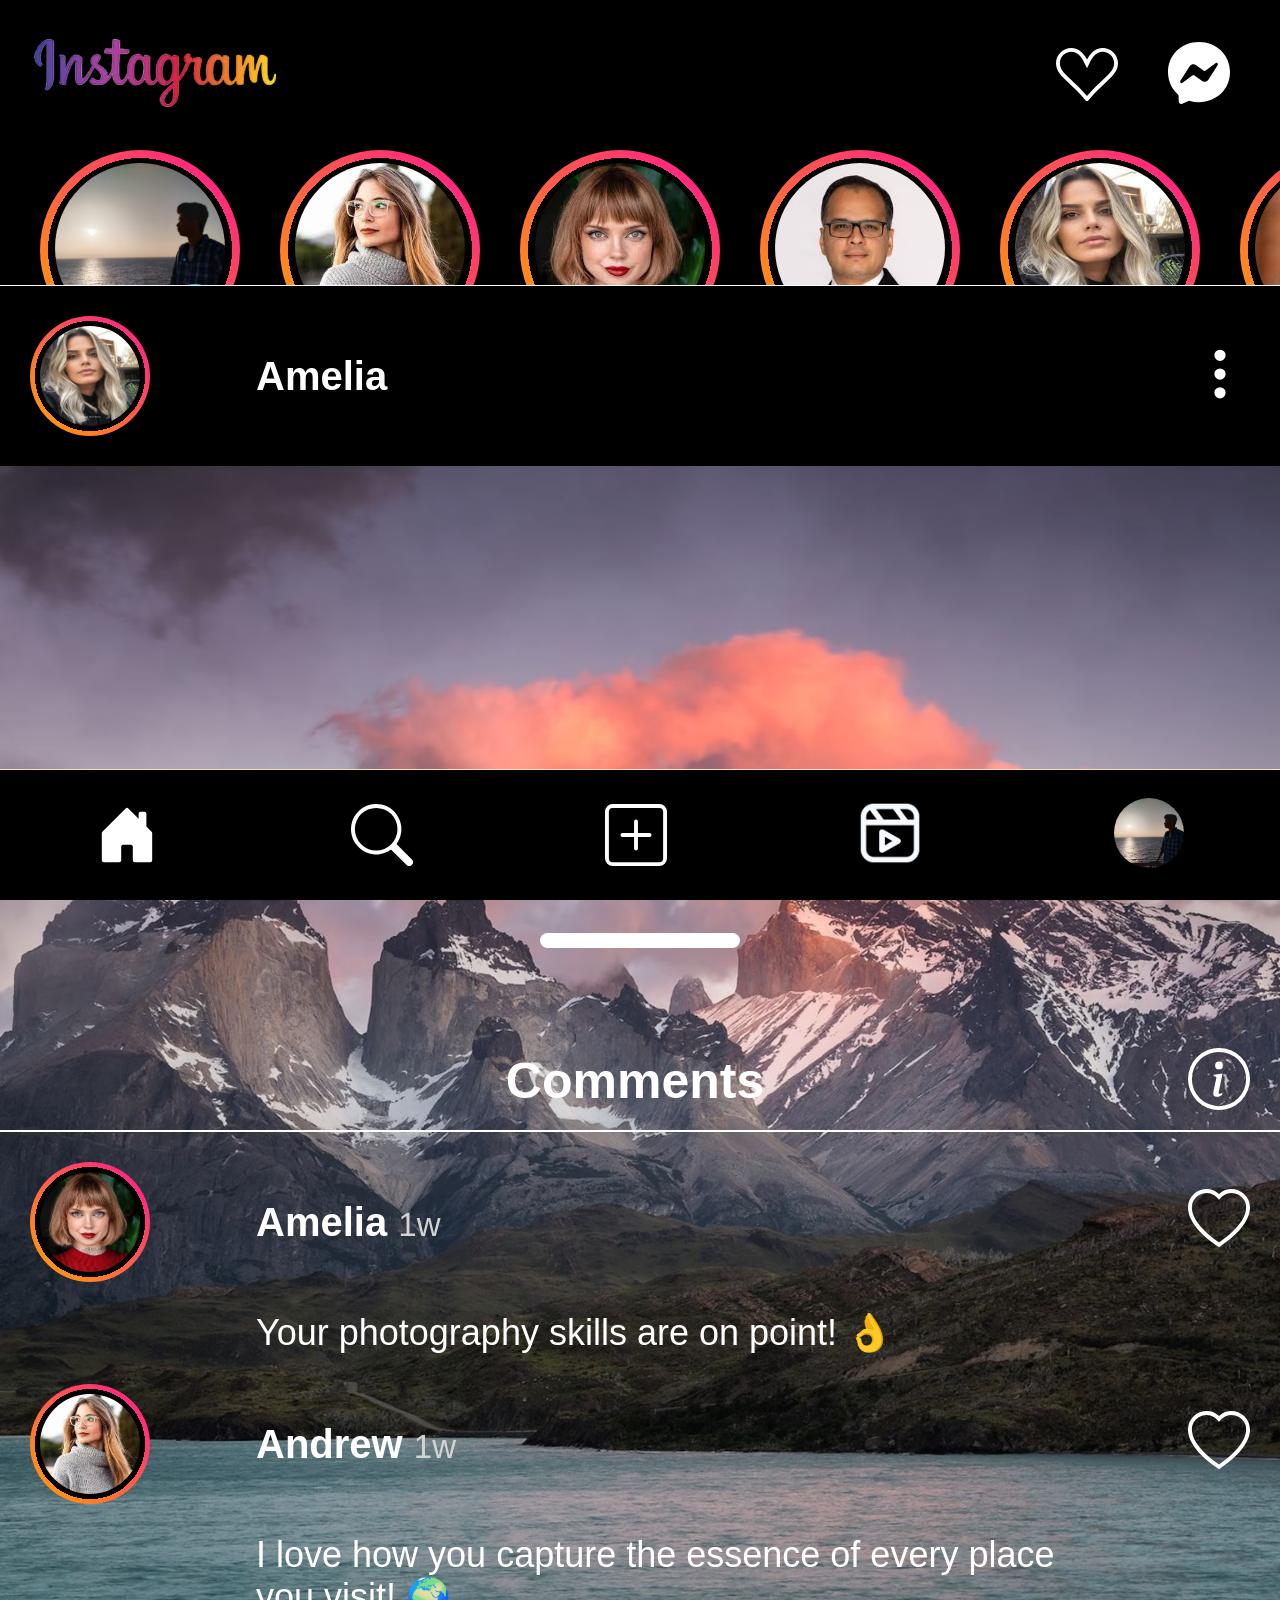
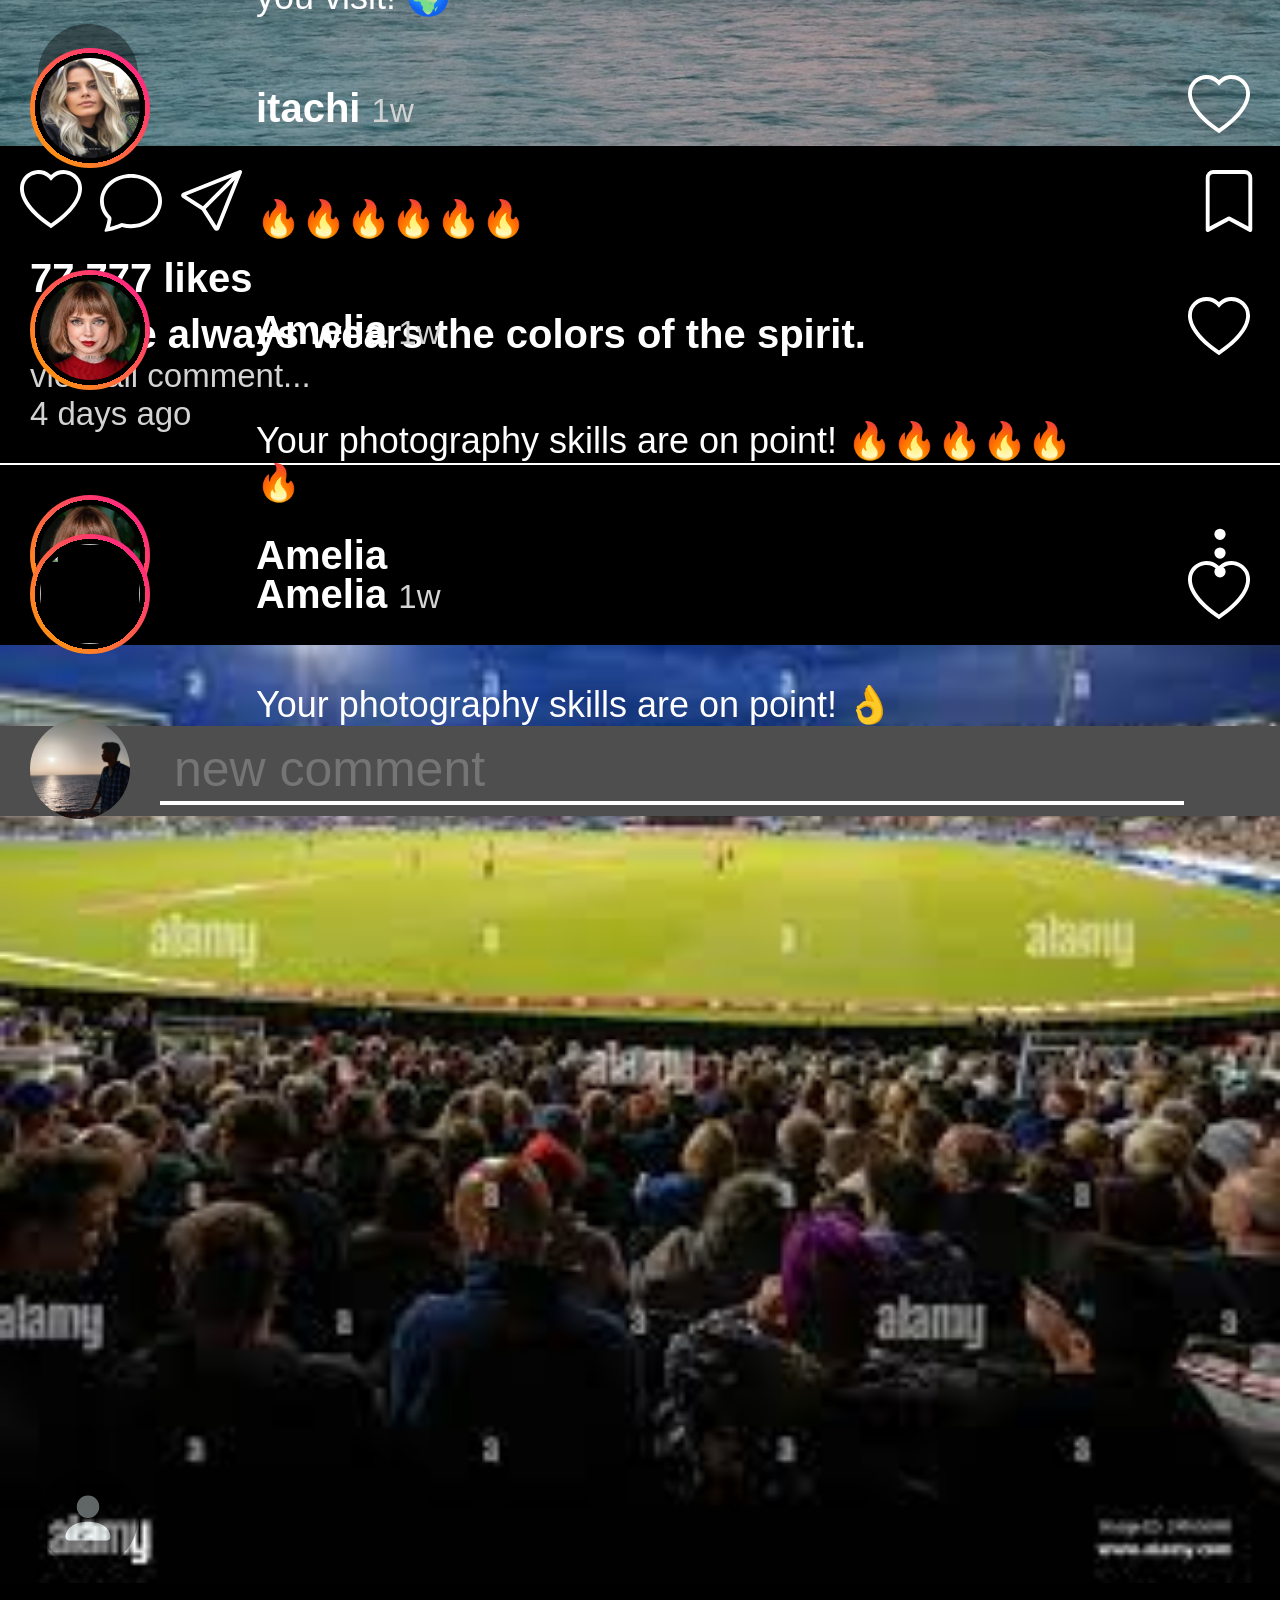
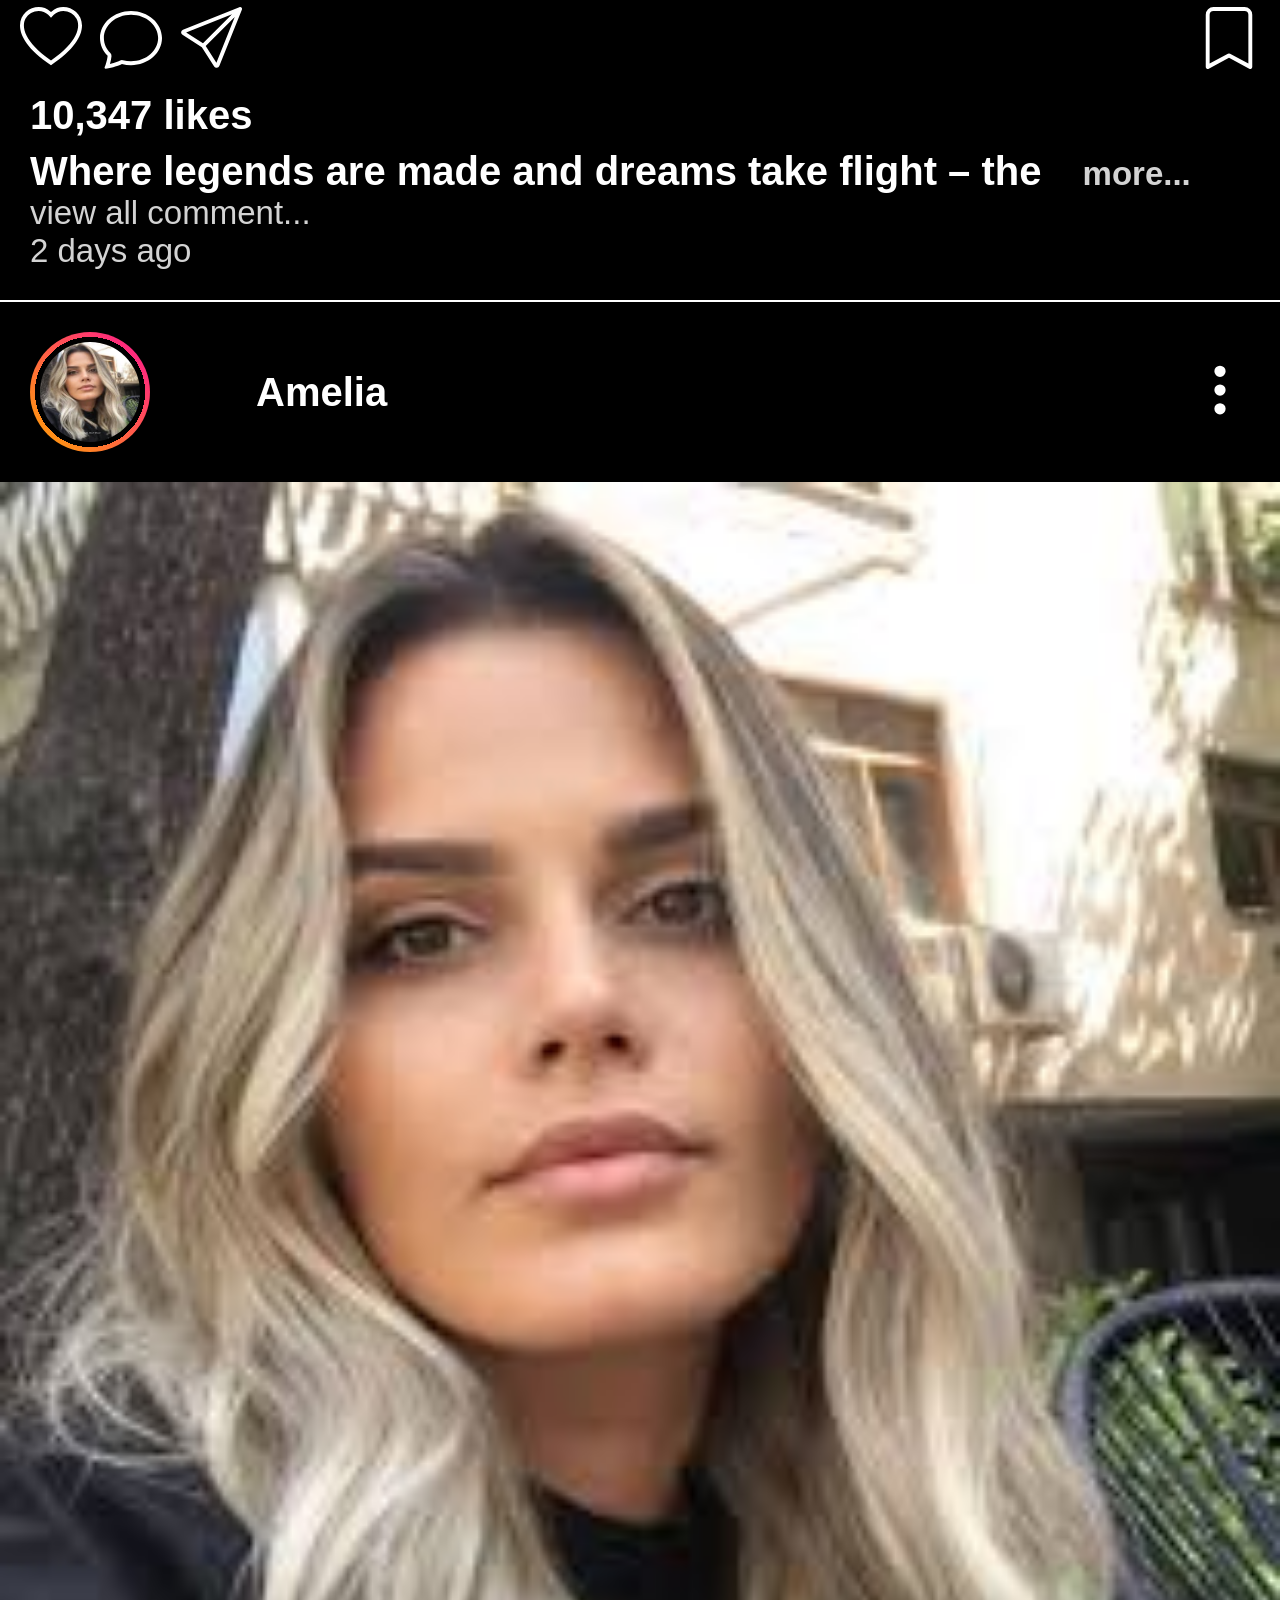
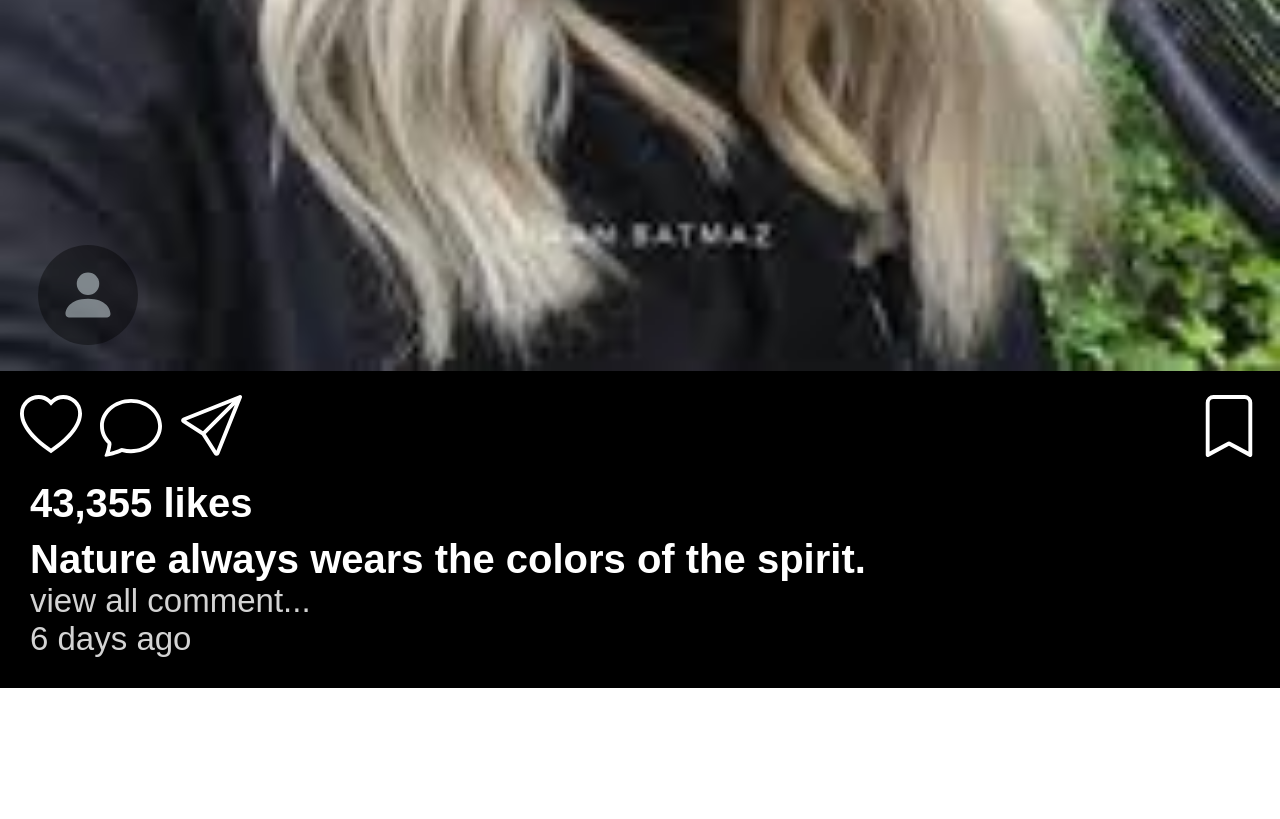
==== index.html @ ecb2c7a8 "Initial commit - Instagram Clone" ====
<!DOCTYPE html>
<html>

<head>
    <meta charset="UTF-8">
    <meta name="viewport" content="width=device-width, initial-scale=1.0">
    <title>Instagram Clone</title>
    <link rel="stylesheet" href="style.css">
    <link rel="stylesheet" href="https://cdn.jsdelivr.net/npm/bootstrap-icons@1.11.1/font/bootstrap-icons.css">
    <!-- @import url("https://cdn.jsdelivr.net/npm/bootstrap-icons@1.11.1/font/bootstrap-icons.css"); -->
    <script src="https://ajax.googleapis.com/ajax/libs/jquery/3.7.1/jquery.min.js"></script>
</head>

<body>
    <!-- ------------------------------------------ header ------------------------------------------ -->
    <!-- <div class="mobailtop">

    </div> -->
    <!-- ------------------------------------------ end ------------------------------------------ -->
    <div class="instbody">
        <div class="instnave">
            <div class="name-logo">
                <img src="img/name-logo.png" width="250px" alt="">
            </div>
            <div class="like_menu_bar">
                <div class="link">
                    <svg xmlns="http://www.w3.org/2000/svg" width="62" height="62" fill="currentColor"
                        class="bi bi-suit-heart" viewBox="0 0 16 16">
                        <path
                            d="m8 6.236-.894-1.789c-.222-.443-.607-1.08-1.152-1.595C5.418 2.345 4.776 2 4 2 2.324 2 1 3.326 1 4.92c0 1.211.554 2.066 1.868 3.37.337.334.721.695 1.146 1.093C5.122 10.423 6.5 11.717 8 13.447c1.5-1.73 2.878-3.024 3.986-4.064.425-.398.81-.76 1.146-1.093C14.446 6.986 15 6.131 15 4.92 15 3.326 13.676 2 12 2c-.777 0-1.418.345-1.954.852-.545.515-.93 1.152-1.152 1.595L8 6.236zm.392 8.292a.513.513 0 0 1-.784 0c-1.601-1.902-3.05-3.262-4.243-4.381C1.3 8.208 0 6.989 0 4.92 0 2.755 1.79 1 4 1c1.6 0 2.719 1.05 3.404 2.008.26.365.458.716.596.992a7.55 7.55 0 0 1 .596-.992C9.281 2.049 10.4 1 12 1c2.21 0 4 1.755 4 3.92 0 2.069-1.3 3.288-3.365 5.227-1.193 1.12-2.642 2.48-4.243 4.38z" />
                    </svg>

                    <a href="messge.html"><svg xmlns="http://www.w3.org/2000/svg" width="62" height="62" fill="currentColor"
                        class="bi h121 bi-messenger" viewBox="0 0 16 16">
                        <path
                            d="M0 7.76C0 3.301 3.493 0 8 0s8 3.301 8 7.76-3.493 7.76-8 7.76c-.81 0-1.586-.107-2.316-.307a.639.639 0 0 0-.427.03l-1.588.702a.64.64 0 0 1-.898-.566l-.044-1.423a.639.639 0 0 0-.215-.456C.956 12.108 0 10.092 0 7.76zm5.546-1.459-2.35 3.728c-.225.358.214.761.551.506l2.525-1.916a.48.48 0 0 1 .578-.002l1.869 1.402a1.2 1.2 0 0 0 1.735-.32l2.35-3.728c.226-.358-.214-.761-.551-.506L9.728 7.381a.48.48 0 0 1-.578.002L7.281 5.98a1.2 1.2 0 0 0-1.735.32z" />
                    </svg></a>
                </div>
                <div class="menu">

                </div>
            </div>
        </div>
        <div class="story_box">

            <div class="storymax">
                <div class="story-border">
                    <a href="story.html" style="border: radius 50%;"><img src="img/images (1).jpeg" alt=""
                            class="storying"></a>
                    <div class="plus-icon"><i class="bi bi-plus-circle-fill"></i></div>
                </div>
                <label for="">Your story</label>
            </div>

            <div class="storymax">
                <div class="story-border">
                    <a href="story.html" style="border: radius 50%;"><img src="img/images (2).jpg" alt=""
                            class="storying"></a>

                </div>
                <label for="">Sofia </label>
            </div>

            <div class="storymax">
                <div class="story-border">
                    <a href="story.html" style="border: radius 50%;"><img src="img/images (3).jpg" alt=""
                            class="storying"></a>
                </div>
                <label for="">Emma</label>
            </div>

            <div class="storymax">
                <div class="story-border">
                    <a href="story.html" style="border: radius 50%;"><img src="img/images (4).jpg" alt=""
                            class="storying"></a>
                </div>
                <label for="">Oliver</label>
            </div>

            <div class="storymax">
                <div class="story-border">
                    <a href="story.html" style="border: radius 50%;"><img src="img/images (5).jpg" alt=""
                            class="storying"></a>
                </div>
                <label for="">Amelia</label>
            </div>

            <div class="storymax">
                <div class="story-border">
                    <a href="story.html" style="border: radius 50%;"><img src="img/images (6).jpg" alt=""
                            class="storying"></a>
                </div>
                <label for="">William</label>
            </div>

            <div class="storymax">
                <div class="story-border">
                    <a href="story.html" style="border: radius 50%;"><img src="img/images (7).jpg" alt=""
                            class="storying"></a>
                </div>
                <label for="">Ava</label>
            </div>
        </div>


<!-- ------------------------------------------ first post ------------------------------------------ -->
        <section>
            <div class="post_reel_box">
                <div class="postbox">
                    <div class="postmenu">
    
                    
                        <div class="postmenulogo">
                            <img src="img/images (5).jpg" alt="">
                        </div>
                        <label class="postname">Amelia</label>
                        <div id="postm">
                            
                            <svg id="postm1" xmlns="http://www.w3.org/2000/svg" width="60" height="60" fill="currentColor" class="bi bi-three-dots-vertical" viewBox="0 0 16 16">
                                <path d="M9.5 13a1.5 1.5 0 1 1-3 0 1.5 1.5 0 0 1 3 0zm0-5a1.5 1.5 0 1 1-3 0 1.5 1.5 0 0 1 3 0zm0-5a1.5 1.5 0 1 1-3 0 1.5 1.5 0 0 1 3 0z"/>
                              </svg>
    
                        </div>
                </div>
    
                <div class="postcontend">
                    <img src="img/post1.avif" alt="">
    
                    <div class="postprofillbox">
                        <svg xmlns="http://www.w3.org/2000/svg" width="60" height="60" fill="currentColor" class="bi bi-person-fill" viewBox="0 0 16 16">
                            <path d="M3 14s-1 0-1-1 1-4 6-4 6 3 6 4-1 1-1 1H3Zm5-6a3 3 0 1 0 0-6 3 3 0 0 0 0 6Z"/>
                          </svg>
                    </div>
                    
                </div>
    
                <div class="post-text-contend">
                    <div class="contend-like-comm-shaer">

                        <svg id="a2" xmlns="http://www.w3.org/2000/svg" style="display: none;" width="62" height="62" fill="currentColor" class=" a11 bi bi-heart-fill" viewBox="0 0 16 16">
                            <path fill-rule="evenodd" d="M8 1.314C12.438-3.248 23.534 4.735 8 15-7.534 4.736 3.562-3.248 8 1.314z"/>
                          </svg>
    
                        <svg id="a1" xmlns="http://www.w3.org/2000/svg" width="62" height="62" fill="currentColor" class=" svg1 a12 bi bi-heart" viewBox="0 0 16 16">
                            <path d="m8 2.748-.717-.737C5.6.281 2.514.878 1.4 3.053c-.523 1.023-.641 2.5.314 4.385.92 1.815 2.834 3.989 6.286 6.357 3.452-2.368 5.365-4.542 6.286-6.357.955-1.886.838-3.362.314-4.385C13.486.878 10.4.28 8.717 2.01L8 2.748zM8 15C-7.333 4.868 3.279-3.04 7.824 1.143c.06.055.119.112.176.171a3.12 3.12 0 0 1 .176-.17C12.72-3.042 23.333 4.867 8 15z"/>
                          </svg>
    
                        <svg id="chat1" xmlns="http://www.w3.org/2000/svg" width="62" height="62" fill="currentColor" class=" svg1 bi bi-chat" viewBox="0 0 16 16">
                            <path d="M2.678 11.894a1 1 0 0 1 .287.801 10.97 10.97 0 0 1-.398 2c1.395-.323 2.247-.697 2.634-.893a1 1 0 0 1 .71-.074A8.06 8.06 0 0 0 8 14c3.996 0 7-2.807 7-6 0-3.192-3.004-6-7-6S1 4.808 1 8c0 1.468.617 2.83 1.678 3.894zm-.493 3.905a21.682 21.682 0 0 1-.713.129c-.2.032-.352-.176-.273-.362a9.68 9.68 0 0 0 .244-.637l.003-.01c.248-.72.45-1.548.524-2.319C.743 11.37 0 9.76 0 8c0-3.866 3.582-7 8-7s8 3.134 8 7-3.582 7-8 7a9.06 9.06 0 0 1-2.347-.306c-.52.263-1.639.742-3.468 1.105z"/>
                          </svg>
    
                          <svg id="" xmlns="http://www.w3.org/2000/svg" width="62" height="62" fill="currentColor" class="svg1 bi bi-send" viewBox="0 0 16 16">
                            <path d="M15.854.146a.5.5 0 0 1 .11.54l-5.819 14.547a.75.75 0 0 1-1.329.124l-3.178-4.995L.643 7.184a.75.75 0 0 1 .124-1.33L15.314.037a.5.5 0 0 1 .54.11ZM6.636 10.07l2.761 4.338L14.13 2.576 6.636 10.07Zm6.787-8.201L1.591 6.602l4.339 2.76 7.494-7.493Z"/>
                          </svg>
                    </div>
                    <div>
                        <svg  id="" xmlns="http://www.w3.org/2000/svg" width="62" height="62" fill="currentColor" class="svg1 bi bi-bookmark" viewBox="0 0 16 16">
                            <path d="M2 2a2 2 0 0 1 2-2h8a2 2 0 0 1 2 2v13.5a.5.5 0 0 1-.777.416L8 13.101l-5.223 2.815A.5.5 0 0 1 2 15.5V2zm2-1a1 1 0 0 0-1 1v12.566l4.723-2.482a.5.5 0 0 1 .554 0L13 14.566V2a1 1 0 0 0-1-1H4z"/>
                          </svg>
                    </div>
                </div>
                <div class="post-text-like-cpation">
                    <span class="postlikespan">77,777 likes</span>
                    <div class="post-text-div">Nature always wears the colors of the spirit.</div>
                    <span class="commentread">view all comment...</span><br>
                    <span class="dayofpost">4 days ago </span>
                </div>
                </div>
            </div>
    
        </section>

        <!-- ------------------------------------------ end ------------------------------------------ -->

<!-- ------------------------------------------ second post ------------------------------------------ -->


        <section>
            <div class="post_reel_box">
                <div class="postbox">
                    <div class="postmenu">
    
                    
                        <div class="postmenulogo">
                            <img src="img/images (3).jpg" alt="">
                        </div>
                        <label class="postname">Amelia</label>
                        <div id="postm">
                            
                            <svg id="postm1" xmlns="http://www.w3.org/2000/svg" width="60" height="60" fill="currentColor" class="bi bi-three-dots-vertical" viewBox="0 0 16 16">
                                <path d="M9.5 13a1.5 1.5 0 1 1-3 0 1.5 1.5 0 0 1 3 0zm0-5a1.5 1.5 0 1 1-3 0 1.5 1.5 0 0 1 3 0zm0-5a1.5 1.5 0 1 1-3 0 1.5 1.5 0 0 1 3 0z"/>
                              </svg>
    
                        </div>
                </div>
    
                <div class="postcontend">
                    <img src="img/post3.jpg" alt="">
    
                    <div class="postprofillbox">
                        <svg xmlns="http://www.w3.org/2000/svg" width="60" height="60" fill="currentColor" class="bi bi-person-fill" viewBox="0 0 16 16">
                            <path d="M3 14s-1 0-1-1 1-4 6-4 6 3 6 4-1 1-1 1H3Zm5-6a3 3 0 1 0 0-6 3 3 0 0 0 0 6Z"/>
                          </svg>
                    </div>
                    
                </div>
    
                <div class="post-text-contend">
                    <div class="contend-like-comm-shaer">
    
                        <svg id="b1" xmlns="http://www.w3.org/2000/svg" style="display: none;" width="62" height="62" fill="currentColor" class=" a11 bi bi-heart-fill" viewBox="0 0 16 16">
                            <path fill-rule="evenodd" d="M8 1.314C12.438-3.248 23.534 4.735 8 15-7.534 4.736 3.562-3.248 8 1.314z"/>
                          </svg>
    
                        <svg id="b2" xmlns="http://www.w3.org/2000/svg" width="62" height="62" fill="currentColor" class=" svg1 a12 bi bi-heart" viewBox="0 0 16 16">
                            <path d="m8 2.748-.717-.737C5.6.281 2.514.878 1.4 3.053c-.523 1.023-.641 2.5.314 4.385.92 1.815 2.834 3.989 6.286 6.357 3.452-2.368 5.365-4.542 6.286-6.357.955-1.886.838-3.362.314-4.385C13.486.878 10.4.28 8.717 2.01L8 2.748zM8 15C-7.333 4.868 3.279-3.04 7.824 1.143c.06.055.119.112.176.171a3.12 3.12 0 0 1 .176-.17C12.72-3.042 23.333 4.867 8 15z"/>
                          </svg>

                        <svg id="chat1" xmlns="http://www.w3.org/2000/svg" width="62" height="62" fill="currentColor" class=" svg1 bi bi-chat" viewBox="0 0 16 16">
                            <path d="M2.678 11.894a1 1 0 0 1 .287.801 10.97 10.97 0 0 1-.398 2c1.395-.323 2.247-.697 2.634-.893a1 1 0 0 1 .71-.074A8.06 8.06 0 0 0 8 14c3.996 0 7-2.807 7-6 0-3.192-3.004-6-7-6S1 4.808 1 8c0 1.468.617 2.83 1.678 3.894zm-.493 3.905a21.682 21.682 0 0 1-.713.129c-.2.032-.352-.176-.273-.362a9.68 9.68 0 0 0 .244-.637l.003-.01c.248-.72.45-1.548.524-2.319C.743 11.37 0 9.76 0 8c0-3.866 3.582-7 8-7s8 3.134 8 7-3.582 7-8 7a9.06 9.06 0 0 1-2.347-.306c-.52.263-1.639.742-3.468 1.105z"/>
                          </svg>
    
                          <svg id="svg1" xmlns="http://www.w3.org/2000/svg" width="62" height="62" fill="currentColor" class="svg1 bi bi-send" viewBox="0 0 16 16">
                            <path d="M15.854.146a.5.5 0 0 1 .11.54l-5.819 14.547a.75.75 0 0 1-1.329.124l-3.178-4.995L.643 7.184a.75.75 0 0 1 .124-1.33L15.314.037a.5.5 0 0 1 .54.11ZM6.636 10.07l2.761 4.338L14.13 2.576 6.636 10.07Zm6.787-8.201L1.591 6.602l4.339 2.76 7.494-7.493Z"/>
                          </svg>
                    </div>
                    <div>
                        <svg  id="" xmlns="http://www.w3.org/2000/svg" width="62" height="62" fill="currentColor" class="svg1 bi bi-bookmark" viewBox="0 0 16 16">
                            <path d="M2 2a2 2 0 0 1 2-2h8a2 2 0 0 1 2 2v13.5a.5.5 0 0 1-.777.416L8 13.101l-5.223 2.815A.5.5 0 0 1 2 15.5V2zm2-1a1 1 0 0 0-1 1v12.566l4.723-2.482a.5.5 0 0 1 .554 0L13 14.566V2a1 1 0 0 0-1-1H4z"/>
                          </svg>
                    </div>
                </div>
                <div class="post-text-like-cpation">
                    <span class="postlikespan">10,347 likes</span>
                    <div class="post-text-div">Where legends are made and dreams take flight – the  <span class="commentread">more...</span></div>
                    <span class="commentread">view all comment...</span><br>
                    <span class="dayofpost">2 days ago </span><br>
                </div>
                </div>
            </div>
    
        </section>
        <!-- ------------------------------------------ end ------------------------------------------ -->

        <!-- ------------------------------------------ trird  post ------------------------------------------ -->

        <section>
            <div class="post_reel_box">
                <div class="postbox">
                    <div class="postmenu">
    
                    
                        <div class="postmenulogo">
                            <img src="img/images (5).jpg" alt="">
                        </div>
                        <label class="postname">Amelia</label>
                        <div id="postm">
                            
                            <svg id="postm1" xmlns="http://www.w3.org/2000/svg" width="60" height="60" fill="currentColor" class="bi bi-three-dots-vertical" viewBox="0 0 16 16">
                                <path d="M9.5 13a1.5 1.5 0 1 1-3 0 1.5 1.5 0 0 1 3 0zm0-5a1.5 1.5 0 1 1-3 0 1.5 1.5 0 0 1 3 0zm0-5a1.5 1.5 0 1 1-3 0 1.5 1.5 0 0 1 3 0z"/>
                              </svg>
    
                        </div>
                </div>
    
                <div class="postcontend">
                    <img src="img/images (5).jpg" alt="">
    
                    <div class="postprofillbox">
                        <svg xmlns="http://www.w3.org/2000/svg" width="60" height="60" fill="currentColor" class="bi bi-person-fill" viewBox="0 0 16 16">
                            <path d="M3 14s-1 0-1-1 1-4 6-4 6 3 6 4-1 1-1 1H3Zm5-6a3 3 0 1 0 0-6 3 3 0 0 0 0 6Z"/>
                          </svg>
                    </div>
                    
                </div>
    
                <div class="post-text-contend">
                    <div class="contend-like-comm-shaer">
    
                        <svg id="c1" xmlns="http://www.w3.org/2000/svg" style="display: none;" width="62" height="62" fill="currentColor" class=" a11 bi bi-heart-fill" viewBox="0 0 16 16">
                            <path fill-rule="evenodd" d="M8 1.314C12.438-3.248 23.534 4.735 8 15-7.534 4.736 3.562-3.248 8 1.314z"/>
                          </svg>
    
                        <svg id="c2" xmlns="http://www.w3.org/2000/svg" width="62" height="62" fill="currentColor" class=" svg1 a12 bi bi-heart" viewBox="0 0 16 16">
                            <path d="m8 2.748-.717-.737C5.6.281 2.514.878 1.4 3.053c-.523 1.023-.641 2.5.314 4.385.92 1.815 2.834 3.989 6.286 6.357 3.452-2.368 5.365-4.542 6.286-6.357.955-1.886.838-3.362.314-4.385C13.486.878 10.4.28 8.717 2.01L8 2.748zM8 15C-7.333 4.868 3.279-3.04 7.824 1.143c.06.055.119.112.176.171a3.12 3.12 0 0 1 .176-.17C12.72-3.042 23.333 4.867 8 15z"/>
                          </svg>

    
                        <svg id="chat1" xmlns="http://www.w3.org/2000/svg" width="62" height="62" fill="currentColor" class=" svg1 bi bi-chat" viewBox="0 0 16 16">
                            <path d="M2.678 11.894a1 1 0 0 1 .287.801 10.97 10.97 0 0 1-.398 2c1.395-.323 2.247-.697 2.634-.893a1 1 0 0 1 .71-.074A8.06 8.06 0 0 0 8 14c3.996 0 7-2.807 7-6 0-3.192-3.004-6-7-6S1 4.808 1 8c0 1.468.617 2.83 1.678 3.894zm-.493 3.905a21.682 21.682 0 0 1-.713.129c-.2.032-.352-.176-.273-.362a9.68 9.68 0 0 0 .244-.637l.003-.01c.248-.72.45-1.548.524-2.319C.743 11.37 0 9.76 0 8c0-3.866 3.582-7 8-7s8 3.134 8 7-3.582 7-8 7a9.06 9.06 0 0 1-2.347-.306c-.52.263-1.639.742-3.468 1.105z"/>
                          </svg>
    
                          <svg id="" xmlns="http://www.w3.org/2000/svg" width="62" height="62" fill="currentColor" class=" svg1 bi bi-send" viewBox="0 0 16 16">
                            <path d="M15.854.146a.5.5 0 0 1 .11.54l-5.819 14.547a.75.75 0 0 1-1.329.124l-3.178-4.995L.643 7.184a.75.75 0 0 1 .124-1.33L15.314.037a.5.5 0 0 1 .54.11ZM6.636 10.07l2.761 4.338L14.13 2.576 6.636 10.07Zm6.787-8.201L1.591 6.602l4.339 2.76 7.494-7.493Z"/>
                          </svg>
                    </div>
                    <div>
                        <svg  id="" xmlns="http://www.w3.org/2000/svg" width="62" height="62" fill="currentColor" class=" svg1 bi bi-bookmark" viewBox="0 0 16 16">
                            <path d="M2 2a2 2 0 0 1 2-2h8a2 2 0 0 1 2 2v13.5a.5.5 0 0 1-.777.416L8 13.101l-5.223 2.815A.5.5 0 0 1 2 15.5V2zm2-1a1 1 0 0 0-1 1v12.566l4.723-2.482a.5.5 0 0 1 .554 0L13 14.566V2a1 1 0 0 0-1-1H4z"/>
                          </svg>
                    </div>
                </div>
                <div class="post-text-like-cpation">
                    <span class="postlikespan">43,355 likes</span>
                    <div class="post-text-div">Nature always wears the colors of the spirit. </div>
                    <span class="commentread">view all comment...</span><br>
                    <span class="dayofpost">6 days ago </span><br>
                </div>
                </div>
            </div>
    
        </section>

        <!-- ------------------------------------------end ------------------------------------------ -->

        <div class="instaagrambottumbox">
            <svg xmlns="http://www.w3.org/2000/svg" width="62" height="62" fill="currentColor" class="bi bi-house-door-fill instaagrambottumboxlogo" viewBox="0 0 16 16">
                <path d="M6.5 14.5v-3.505c0-.245.25-.495.5-.495h2c.25 0 .5.25.5.5v3.5a.5.5 0 0 0 .5.5h4a.5.5 0 0 0 .5-.5v-7a.5.5 0 0 0-.146-.354L13 5.793V2.5a.5.5 0 0 0-.5-.5h-1a.5.5 0 0 0-.5.5v1.293L8.354 1.146a.5.5 0 0 0-.708 0l-6 6A.5.5 0 0 0 1.5 7.5v7a.5.5 0 0 0 .5.5h4a.5.5 0 0 0 .5-.5Z"/>
              </svg>
              

              <svg xmlns="http://www.w3.org/2000/svg" width="62" height="62" fill="currentColor" class="bi bi-search" viewBox="0 0 16 16">
                <path d="M11.742 10.344a6.5 6.5 0 1 0-1.397 1.398h-.001c.03.04.062.078.098.115l3.85 3.85a1 1 0 0 0 1.415-1.414l-3.85-3.85a1.007 1.007 0 0 0-.115-.1zM12 6.5a5.5 5.5 0 1 1-11 0 5.5 5.5 0 0 1 11 0z"/>
              </svg>

              <svg xmlns="http://www.w3.org/2000/svg" width="62" height="62" fill="currentColor" class="bi bi-plus-square" viewBox="0 0 16 16">
                <path d="M14 1a1 1 0 0 1 1 1v12a1 1 0 0 1-1 1H2a1 1 0 0 1-1-1V2a1 1 0 0 1 1-1h12zM2 0a2 2 0 0 0-2 2v12a2 2 0 0 0 2 2h12a2 2 0 0 0 2-2V2a2 2 0 0 0-2-2H2z"/>
                <path d="M8 4a.5.5 0 0 1 .5.5v3h3a.5.5 0 0 1 0 1h-3v3a.5.5 0 0 1-1 0v-3h-3a.5.5 0 0 1 0-1h3v-3A.5.5 0 0 1 8 4z"/>
              </svg>

              <a href="reel.html"><img src="img/reel.png" style="width: 62px; height: 62px;" alt=""></a>

              <a href="profile.html"><img src="img/images (1).jpeg" class="profileicon111" alt=""></a>

              
        </div>

        <!-- ------------------------------------------ Comment box ------------------------------------------ -->

      

        <section id="commentbox12" >
            <div class="commentbox">
                <div class="commmentupbat">
                    <div class="commentbar" id="combar"></div>
                </div>
                <div class="combox1">
                    <div style="display: flex; justify-content: center; align-items: flex-end; width:100%;">
                        <label for="">Comments</label>
                    </div>
                    <div style="display: flex; align-items: flex-end;">
                        <svg style="color: white; padding-right :30px; padding-bottom: 20px;" xmlns="http://www.w3.org/2000/svg"
                            width="62" height="62" fill="currentColor" class="bi bi-info-circle" viewBox="0 0 16 16">
                            <path d="M8 15A7 7 0 1 1 8 1a7 7 0 0 1 0 14zm0 1A8 8 0 1 0 8 0a8 8 0 0 0 0 16z" />
                            <path
                                d="m8.93 6.588-2.29.287-.082.38.45.083c.294.07.352.176.288.469l-.738 3.468c-.194.897.105 1.319.808 1.319.545 0 1.178-.252 1.465-.598l.088-.416c-.2.176-.492.246-.686.246-.275 0-.375-.193-.304-.533L8.93 6.588zM9 4.5a1 1 0 1 1-2 0 1 1 0 0 1 2 0z" />
                        </svg>
        
                    </div>
                </div>
        
                
                <section>
                    <div class="combx2">
                        <div class="postmenucom">
        
        
                            <div class="postmenulogo">
                                <img src="img/images (3).jpg" alt="">
                            </div>
                            <label class="postname">Amelia <span
                                    style="font-size:33px; color: lightgray; font-weight: 500;">1w</span></label>
                            <div id="postm">
        
                                <svg id="d1" xmlns="http://www.w3.org/2000/svg" style="display: none; padding-right:10px;"
                                    width="62" height="62" fill="currentColor" class=" a11 bi bi-heart-fill"
                                    viewBox="0 0 16 16">
                                    <path fill-rule="evenodd"
                                        d="M8 1.314C12.438-3.248 23.534 4.735 8 15-7.534 4.736 3.562-3.248 8 1.314z" />
                                </svg>
        
                                <svg id="d2" xmlns="http://www.w3.org/2000/svg" style="padding-right: 10px;" width="62"
                                    height="62" fill="currentColor" class=" svg1 a12 bi bi-heart" viewBox="0 0 16 16">
                                    <path
                                        d="m8 2.748-.717-.737C5.6.281 2.514.878 1.4 3.053c-.523 1.023-.641 2.5.314 4.385.92 1.815 2.834 3.989 6.286 6.357 3.452-2.368 5.365-4.542 6.286-6.357.955-1.886.838-3.362.314-4.385C13.486.878 10.4.28 8.717 2.01L8 2.748zM8 15C-7.333 4.868 3.279-3.04 7.824 1.143c.06.055.119.112.176.171a3.12 3.12 0 0 1 .176-.17C12.72-3.042 23.333 4.867 8 15z" />
                                </svg>
                            </div>
                        </div>
        
                        <div class="combox3">
                            <label for="">Your photography skills are on point! 👌</label>
                        </div>
        
                    </div>
                </section>
        
                <section>
                    <div class="combx2">
                        <div class="postmenucom">
        
        
                            <div class="postmenulogo">
                                <img src="img/images (2).jpg" alt="">
                            </div>
                            <label class="postname">Andrew <span
                                    style="font-size:33px; color: lightgray; font-weight: 500;">1w</span></label>
                            <div id="postm">
        
                                <svg id="e1" xmlns="http://www.w3.org/2000/svg" style="display: none; padding-right:10px;"
                                    width="62" height="62" fill="currentColor" class=" a11 bi bi-heart-fill"
                                    viewBox="0 0 16 16">
                                    <path fill-rule="evenodd"
                                        d="M8 1.314C12.438-3.248 23.534 4.735 8 15-7.534 4.736 3.562-3.248 8 1.314z" />
                                </svg>
        
                                <svg id="e2" xmlns="http://www.w3.org/2000/svg" style="padding-right: 10px;" width="62"
                                    height="62" fill="currentColor" class=" svg1 a12 bi bi-heart" viewBox="0 0 16 16">
                                    <path
                                        d="m8 2.748-.717-.737C5.6.281 2.514.878 1.4 3.053c-.523 1.023-.641 2.5.314 4.385.92 1.815 2.834 3.989 6.286 6.357 3.452-2.368 5.365-4.542 6.286-6.357.955-1.886.838-3.362.314-4.385C13.486.878 10.4.28 8.717 2.01L8 2.748zM8 15C-7.333 4.868 3.279-3.04 7.824 1.143c.06.055.119.112.176.171a3.12 3.12 0 0 1 .176-.17C12.72-3.042 23.333 4.867 8 15z" />
                                </svg>
                            </div>
                        </div>
        
                        <div class="combox3">
                            <label for="">I love how you capture the essence of every place you visit! 🌍</label>
                        </div>
        
                    </div>
                </section>
        
                <section>
                    <div class="combx2">
                        <div class="postmenucom">
        
        
                            <div class="postmenulogo">
                                <img src="img/images (5).jpg" alt="">
                            </div>
                            <label class="postname">itachi <span
                                    style="font-size:33px; color: lightgray; font-weight: 500;">1w</span></label>
                            <div id="postm">
        
                                <svg id="f1" xmlns="http://www.w3.org/2000/svg" style="display: none; padding-right:10px;"
                                    width="62" height="62" fill="currentColor" class=" a11 bi bi-heart-fill"
                                    viewBox="0 0 16 16">
                                    <path fill-rule="evenodd"
                                        d="M8 1.314C12.438-3.248 23.534 4.735 8 15-7.534 4.736 3.562-3.248 8 1.314z" />
                                </svg>
        
                                <svg id="f2" xmlns="http://www.w3.org/2000/svg" style="padding-right: 10px;" width="62"
                                    height="62" fill="currentColor" class=" svg1 a12 bi bi-heart" viewBox="0 0 16 16">
                                    <path
                                        d="m8 2.748-.717-.737C5.6.281 2.514.878 1.4 3.053c-.523 1.023-.641 2.5.314 4.385.92 1.815 2.834 3.989 6.286 6.357 3.452-2.368 5.365-4.542 6.286-6.357.955-1.886.838-3.362.314-4.385C13.486.878 10.4.28 8.717 2.01L8 2.748zM8 15C-7.333 4.868 3.279-3.04 7.824 1.143c.06.055.119.112.176.171a3.12 3.12 0 0 1 .176-.17C12.72-3.042 23.333 4.867 8 15z" />
                                </svg>
                            </div>
                        </div>
        
                        <div class="combox3">
                            <label for="">🔥🔥🔥🔥🔥🔥</label>
                        </div>
        
                    </div>
                </section>
        
        
                <section>
                    <div class="combx2">
                        <div class="postmenucom">
        
        
                            <div class="postmenulogo">
                                <img src="img/images (3).jpg" alt="">
                            </div>
                            <label class="postname">Amelia <span
                                    style="font-size:33px; color: lightgray; font-weight: 500;">1w</span></label>
                            <div id="postm">
        
                                <svg id="g1" xmlns="http://www.w3.org/2000/svg" style="display: none; padding-right:10px;"
                                    width="62" height="62" fill="currentColor" class=" a11 bi bi-heart-fill"
                                    viewBox="0 0 16 16">
                                    <path fill-rule="evenodd"
                                        d="M8 1.314C12.438-3.248 23.534 4.735 8 15-7.534 4.736 3.562-3.248 8 1.314z" />
                                </svg>
        
                                <svg id="g2" xmlns="http://www.w3.org/2000/svg" style="padding-right: 10px;" width="62"
                                    height="62" fill="currentColor" class=" svg1 a12 bi bi-heart" viewBox="0 0 16 16">
                                    <path
                                        d="m8 2.748-.717-.737C5.6.281 2.514.878 1.4 3.053c-.523 1.023-.641 2.5.314 4.385.92 1.815 2.834 3.989 6.286 6.357 3.452-2.368 5.365-4.542 6.286-6.357.955-1.886.838-3.362.314-4.385C13.486.878 10.4.28 8.717 2.01L8 2.748zM8 15C-7.333 4.868 3.279-3.04 7.824 1.143c.06.055.119.112.176.171a3.12 3.12 0 0 1 .176-.17C12.72-3.042 23.333 4.867 8 15z" />
                                </svg>
                            </div>
                        </div>
        
                        <div class="combox3">
                            <label for="">Your photography skills are on point! 🔥🔥🔥🔥🔥🔥</label>
                        </div>
        
                    </div>
                </section>
    
                <!-- ------------------------------------------ strat ------------------------------------------ -->
    
                <!-- <section>
                    <div class="combx2">
                        <div class="postmenucom">
        
        
                            <div class="postmenulogo">
                                <img src="img/images (3).jpg" alt="">
                            </div>
                            <label class="postname">Amelia <span
                                    style="font-size:33px; color: lightgray; font-weight: 500;">1w</span></label>
                            <div id="postm">
        
                                <svg id="g1" xmlns="http://www.w3.org/2000/svg" style="display: none; padding-right:10px;"
                                    width="62" height="62" fill="currentColor" class=" a11 bi bi-heart-fill"
                                    viewBox="0 0 16 16">
                                    <path fill-rule="evenodd"
                                        d="M8 1.314C12.438-3.248 23.534 4.735 8 15-7.534 4.736 3.562-3.248 8 1.314z" />
                                </svg>
        
                                <svg id="g2" xmlns="http://www.w3.org/2000/svg" style="padding-right: 10px;" width="62"
                                    height="62" fill="currentColor" class=" svg1 a12 bi bi-heart" viewBox="0 0 16 16">
                                    <path
                                        d="m8 2.748-.717-.737C5.6.281 2.514.878 1.4 3.053c-.523 1.023-.641 2.5.314 4.385.92 1.815 2.834 3.989 6.286 6.357 3.452-2.368 5.365-4.542 6.286-6.357.955-1.886.838-3.362.314-4.385C13.486.878 10.4.28 8.717 2.01L8 2.748zM8 15C-7.333 4.868 3.279-3.04 7.824 1.143c.06.055.119.112.176.171a3.12 3.12 0 0 1 .176-.17C12.72-3.042 23.333 4.867 8 15z" />
                                </svg>
                            </div>
                        </div>
        
                        <div class="combox3">
                            <label for="">Your photography skills are on point! 🔥🔥🔥🔥🔥🔥</label>
                        </div>
        
                    </div>
                </section>
    
                <section>
                    <div class="combx2">
                        <div class="postmenucom">
        
        
                            <div class="postmenulogo">
                                <img src="img/images (3).jpg" alt="">
                            </div>
                            <label class="postname">Amelia <span
                                    style="font-size:33px; color: lightgray; font-weight: 500;">1w</span></label>
                            <div id="postm">
        
                                <svg id="g1" xmlns="http://www.w3.org/2000/svg" style="display: none; padding-right:10px;"
                                    width="62" height="62" fill="currentColor" class=" a11 bi bi-heart-fill"
                                    viewBox="0 0 16 16">
                                    <path fill-rule="evenodd"
                                        d="M8 1.314C12.438-3.248 23.534 4.735 8 15-7.534 4.736 3.562-3.248 8 1.314z" />
                                </svg>
        
                                <svg id="g2" xmlns="http://www.w3.org/2000/svg" style="padding-right: 10px;" width="62"
                                    height="62" fill="currentColor" class=" svg1 a12 bi bi-heart" viewBox="0 0 16 16">
                                    <path
                                        d="m8 2.748-.717-.737C5.6.281 2.514.878 1.4 3.053c-.523 1.023-.641 2.5.314 4.385.92 1.815 2.834 3.989 6.286 6.357 3.452-2.368 5.365-4.542 6.286-6.357.955-1.886.838-3.362.314-4.385C13.486.878 10.4.28 8.717 2.01L8 2.748zM8 15C-7.333 4.868 3.279-3.04 7.824 1.143c.06.055.119.112.176.171a3.12 3.12 0 0 1 .176-.17C12.72-3.042 23.333 4.867 8 15z" />
                                </svg>
                            </div>
                        </div>
        
                        <div class="combox3">
                            <label for="">Your photography skills are on point! 🔥🔥🔥🔥🔥🔥</label>
                        </div>
        
                    </div>
                </section>
    
    
                <section>
                    <div class="combx2">
                        <div class="postmenucom">
        
        
                            <div class="postmenulogo">
                                <img src="img/images (3).jpg" alt="">
                            </div>
                            <label class="postname">Amelia <span
                                    style="font-size:33px; color: lightgray; font-weight: 500;">1w</span></label>
                            <div id="postm">
        
                                <svg id="g1" xmlns="http://www.w3.org/2000/svg" style="display: none; padding-right:10px;"
                                    width="62" height="62" fill="currentColor" class=" a11 bi bi-heart-fill"
                                    viewBox="0 0 16 16">
                                    <path fill-rule="evenodd"
                                        d="M8 1.314C12.438-3.248 23.534 4.735 8 15-7.534 4.736 3.562-3.248 8 1.314z" />
                                </svg>
        
                                <svg id="g2" xmlns="http://www.w3.org/2000/svg" style="padding-right: 10px;" width="62"
                                    height="62" fill="currentColor" class=" svg1 a12 bi bi-heart" viewBox="0 0 16 16">
                                    <path
                                        d="m8 2.748-.717-.737C5.6.281 2.514.878 1.4 3.053c-.523 1.023-.641 2.5.314 4.385.92 1.815 2.834 3.989 6.286 6.357 3.452-2.368 5.365-4.542 6.286-6.357.955-1.886.838-3.362.314-4.385C13.486.878 10.4.28 8.717 2.01L8 2.748zM8 15C-7.333 4.868 3.279-3.04 7.824 1.143c.06.055.119.112.176.171a3.12 3.12 0 0 1 .176-.17C12.72-3.042 23.333 4.867 8 15z" />
                                </svg>
                            </div>
                        </div>
        
                        <div class="combox3">
                            <label for="">Your photography skills are on point! 🔥🔥🔥🔥🔥🔥</label>
                        </div>
        
                    </div>
                </section> -->
      
    
                <!-- ------------------------------------------ end ------------------------------------------ -->
        
                <section>
                    <div class="combx2">
                        <div class="postmenucom">
        
        
                            <div class="postmenulogo">
                                <img src="img/images (1).jpg" alt="">
                            </div>
                            <label class="postname">Amelia <span
                                    style="font-size:33px; color: lightgray; font-weight: 500;">1w</span></label>
                            <div id="postm">
        
                                <svg id="h1" xmlns="http://www.w3.org/2000/svg" style="display: none; padding-right:10px;"
                                    width="62" height="62" fill="currentColor" class=" a11 bi bi-heart-fill"
                                    viewBox="0 0 16 16">
                                    <path fill-rule="evenodd"
                                        d="M8 1.314C12.438-3.248 23.534 4.735 8 15-7.534 4.736 3.562-3.248 8 1.314z" />
                                </svg>
        
                                <svg id="h2" xmlns="http://www.w3.org/2000/svg" style="padding-right: 10px;" width="62"
                                    height="62" fill="currentColor" class=" svg1 a12 bi bi-heart" viewBox="0 0 16 16">
                                    <path
                                        d="m8 2.748-.717-.737C5.6.281 2.514.878 1.4 3.053c-.523 1.023-.641 2.5.314 4.385.92 1.815 2.834 3.989 6.286 6.357 3.452-2.368 5.365-4.542 6.286-6.357.955-1.886.838-3.362.314-4.385C13.486.878 10.4.28 8.717 2.01L8 2.748zM8 15C-7.333 4.868 3.279-3.04 7.824 1.143c.06.055.119.112.176.171a3.12 3.12 0 0 1 .176-.17C12.72-3.042 23.333 4.867 8 15z" />
                                </svg>
                            </div>
                        </div>
        
                        <div class="combox3">
                            <label for="">Your photography skills are on point! 👌</label>
                        </div>
        
                    </div>
                </section>
        
              
        
        
        
                <div class="commentmanebox">
                    <div class="profilebox11">
                        <img src="img/images (1).jpeg" alt="">
                    </div>
                    <input type="text" placeholder=" new comment ">
                </div>
            </div>
            <!-- <div style="height: 102px;"></div> -->
        </section>
    
        <div style="height: 130px;"></div>
    </div>


    
    <!-- <footer>

       
    <div class="mobailbottum">

    </div>
   </footer> -->

   <script>
     $(document).ready(function(){
              $("#a1").click(function(){
                $("#a1").hide();
                $("#a2").show();
              });

              $("#a2").click(function(){
                $("#a2").hide();
                $("#a1").show();
              });


              $("#b1").click(function(){
                $("#b1").hide();
                $("#b2").show();
              });

              $("#b2").click(function(){
                $("#b2").hide();
                $("#b1").show();
              });


              $("#c1").click(function(){
                $("#c1").hide();
                $("#c2").show();
              });

              $("#c2").click(function(){
                $("#c2").hide();
                $("#c1").show();
              });

              $("#d2").click(function(){
                $("#d2").hide();
                $("#d1").show();
              });

              $("#e2").click(function(){
                $("#e2").hide();
                $("#e1").show();
              });
              
              $("#f2").click(function(){
                $("#f2").hide();
                $("#f1").show();
              });

              $("#g2").click(function(){
                $("#g2").hide();
                $("#g1").show();
              });
            });

            $("#h2").click(function(){
                $("#h2").hide();
                $("#h1").show();
              });

            $(document).ready(function(){

                $(".bi-chat").click(function(){
                // $("#commentbox12").show("");
                $(".commentbox").css("height","85vh");
              });

              $("#combar").click(function(){
                // $("#commentbox12").hide();
                $(".commentbox").css("height","0px");

              });

            });


           
    </script>
</body>

</html>
---- style.css ----
*{
    padding: 0;
    margin: 0;
    font-family: Arial, Helvetica, sans-serif;
}

@import url("https://cdn.jsdelivr.net/npm/bootstrap-icons@1.11.1/font/bootstrap-icons.css");


@import url("https://cdnjs.cloudflare.com/ajax/libs/font-awesome/6.4.2/css/all.min.css");

/* .mobailtop {
    width: 100%;
    height: 100px;
    background-color: aqua;
}

.mobailbottum {
    width: 100%;
    height: 250px;
    background-color: gray;
} */
.instbody {
    width: 100%;
    height: 100vh;
    /* height: fit-content; */
    background-color: lightgray;

}

.instnave{
    width: 100%;
    height: 150px;
    background-color: black;
    display: flex;
    align-items: center;
}

.name-logo {
    width:40%;
}

.name-logo img {
    padding-left: 30px;
}

.like_menu_bar {
    width: 60%;
    height: 100%;
    /* background-color: aliceblue; */
}

.link {
    color: white;
    display: flex;
    align-items: center;
    justify-content: flex-end;
    gap: 50px;
    font-family: Impact, Haettenschweiler, 'Arial Narrow Bold', sans-serif;
    padding-right: 50px;
    height: 100%;
}


.story_box {
    width: 100% -20px;
    height: 15vh;
    background-color: black;
    display: grid;
    grid-auto-flow: column;
    align-items: center;
    gap: 20px;
    overflow: auto;
    padding: 0px 30px;
}

.story-border {
    position: relative;
    width: 200px;
    height: 200px;
    border-radius: 50%;
    /* border: 5px solid; */
    background: 
    /* radial-gradient(rgba(0,0,0,0.15)60%, transparent 0) */
    radial-gradient(rgb(0, 0, 0) 65%, transparent 0),
    linear-gradient(to top right,orange ,deeppink);
    margin: 0 10px;

    display: grid;
    align-items:center; 
    justify-content:center;


}

.plus-icon{
    position: absolute;
    bottom: 10px;
    right: 20px;
    /* z-index: 66; */
    font-size: 50px;
    color: rgb(8, 183, 252);
    font-weight: bold;
    
}

.storying {
    width: 170px;
    height: 170px;
    border-radius: 50%;
    border: none;
}

.storymax label{
    display: flex;
    /* align-items: center; */
    margin-top: 20px;
    justify-content: center;
    font-size: 35px;
    font-family: arial,sans-serif;
    color: rgb(255, 255, 255);
}

.post_reel_box {
    widows: 100%;
    height: auto;
    padding-bottom: 30px;
    background-color: rgb(0, 0, 0);
    border-top: 1px solid white;
    border-bottom: 1px solid white;
}

.postbox {

}

.postmenu {
    width: 100%;
    height: auto;
    display: grid;
    align-items: center;
    /* justify-content: space-between; */
    grid-template-columns: 20% 60% auto;
    /* background-color: black; */
}

.postmenucom{
    width: 100%;
    height: auto;
    display: grid;
    align-items: center;
    /* justify-content: space-between; */
    grid-template-columns: 20% 60% auto;
    /* background-color: black; */
}

.postmenulogo{
    width: 120px;
    height: 120px;
    border-radius: 50%;
    display: flex;
    align-items: center;
    justify-content: center;

    background: 
    /* radial-gradient(rgba(0,0,0,0.15) 65%, transparent 0)
    linear-gradient(to top right,orange,deeppink); */
    radial-gradient(rgb(0, 0, 0) 65%, transparent 0),
    linear-gradient(to top right,orange ,deeppink);

    margin: 30px;
}

.postmenulogo img{
    width: 100px;
    height: 100px;
    border-radius: 50%;
}

.postname {
    font-size: 40px;
    color: white;
    font-weight: 600;
    font-family: Arial, Helvetica, sans-serif;
    /* margin: 30px; */
}

#postm{
    text-align: end;
}

#postm1{
    color: white;
    margin-right: 30px;

}

.postcontend {
    width: 100%;
    height:auto;
    position: relative;
}

.postcontend img {
    width: 100%;
    object-fit: contain;
}

.postprofillbox {
    width: 100px;
    height: 100px;
    border-radius: 50%;
    background-color: black;
    opacity: 0.4;
    display: flex;
    align-items: center;
    justify-content: center;
    position: absolute;
    left: 3%;
    bottom: 2%;
}

.postprofillbox svg{
    color: azure;
}

.post-text-contend {
    width: 100%;
    height: auto;
    background-color: black;
    display: flex;
    justify-content: space-between;
}

.contend-like-comm-shaer{
    width: 100%;
    height: auto;
    color: white;
    display: grid;
    grid-template-columns: 80px 80px 80px;
    
}

.svg1 {
    font-weight: 800;
    margin: 20px 20px 20px 20px;
    color: white;
}

.post-text-like-cpation {
    width: 100%;
    height:fit-content;
    
}
.postlikespan {
    color: white;
    font-size: 40px;
    font-family: Arial, Helvetica, sans-serif;
    padding: 0 0 0 30px;
    font-weight: bolder;
}

.post-text-div{
    color: white;
    font-size: 40px;
    font-family: Arial, Helvetica, sans-serif;
    font-weight: bolder;
    padding: 11px 0 0 30px;
}

.commentread {
    color: lightgray;
    font-size: 33px;
    font-family: Arial, Helvetica, sans-serif;
    padding-left: 30px;
}

.dayofpost {
    color: lightgray;
    font-size: 33px;
    font-family: Arial, Helvetica, sans-serif;
    padding-left: 30px;
}

.instaagrambottumbox {
    width: 100%;
    height: 130px;
    background-color: black;
    color: white;
    z-index: 111;
    display: flex;
    justify-content: space-around;
    align-items: center;
    position: fixed;
    bottom: 0;
    border-top: 1px solid wheat;

}

.instaagrambottumboxlogo {
    color: white;
    font-size: 62px;
    /* padding: 20px 0 0 20px; */
}

.profileicon111 {
    width: 70px;
    height: 70px;
    border-radius: 50%;
    /* padding: 20px 20px 0px 0px; */

}

.a11{
    /* color: rgb(255, 0, 166); */
    color: rgb(255, 0, 102);
    font-weight: 800;
    margin: 20px 20px 20px 20px;

}


/* ------------------------------------------------- Comment Box css --------------------------------------------------------------- */

.commentbox {
    width: 100%;
    height: 0vh;
    border-radius: 50px 50px 0px 0px;
    background-color: rgb(78, 78, 78);
    position: fixed;
    /* overflow-x:hidden; */
    bottom: 0px;
    z-index: 4;
    transition: all 0.8s;
}



.commmentupbat {
    width: 100%;
    height: 80px;
    display: flex;
    align-items: center;
    justify-content: center;
}

.commentbar {
    width: 200px;
    height: 15px;
    border-radius: 9px;
    background-color: white;
    z-index: 13;
}

.combox1 {
    width: 100%;
    height: 150px;
    border-bottom: 2px solid white;
    display: flex;

}

.combox1 div label {
    color: white;
    font-size: 50px;
    font-family: Arial, Helvetica, sans-serif;
    font-weight: 600;
    /* padding-top: 66px; */
    padding-bottom: 20px;
    padding-left: 82px;
}

.combox2 {
    width: 100%;
    height: auto;
}

.combox3 {
    color: white;
    font-size: 36px;
    font-family: Arial, Helvetica, sans-serif;
    width: 67%;
    padding-left: 20%;

}

.commentmanebox {
    width: 100%;
    height: 10vh;
    /* position: absolute; */
    /* bottom: 0px; */
    display: flex;
    align-items: center;
    background-color: rgb(78, 78, 78);
    border: none;

}

.commentmanebox input {
    width: 80%;
    height: 70%;
    border: none;
    border-bottom: 4px solid white;
    background-color: transparent;
    font-size:50px;
    color: white;
    outline: none;
}


    
.profilebox11 img {
    width: 100px;
    height: 100px;
    border-radius: 50%;
    margin: 30px;

}

/* --------------------------------------------------------------- End comment Box css ------------------------------------------------------ */


/* ----------------------------------------------------------------- message box ---------------------------------------------------------------- */

.messbartop {
    display: grid;
    grid-template-columns: 20% 50% 30%;
    width: 100%;
    height: 130px;
    background-color: black;
    position: fixed;
    border-bottom: 2px solid white ;
}

.boxm1 {
    display: flex;

}

.boxm1 h1 {
    font-size:70px;
    font-family:Arial, Helvetica, sans-serif;
    color: white;
    margin-top: 20px;

}

.boxm1 svg{
    margin-top:35px;
    margin-left: 20px;
}

.boxm2 {
    width: 100%;
    height: 150px;
    display: flex;
    justify-content: center;
    align-items: center;
    background-color: black;

}
.saerchbarbox {
    width: 90%;
    height: 90px;
    display: flex;
    background-color: rgb(72, 72, 72);
    border-radius: 20px;
    margin-top: 30px;

}

.saerchbarbox input  {
    width: 90%;
    /* background-color: rgb(227, 227, 227); */
    outline: none;
    border: none;
    padding:0px 0px 0 20px  ;
    background-color: transparent;
    font-size: 50px;
    color: white;
}

.saerchbarbox input::placeholder {
    font-size: 50px;
    
}

.saerchbarbox div {
    width: 40px;
    height: 40px;

}

.saerchbarbox svg {
   padding-left: 30px;

}

.messboxm3 {
    display: grid;
    grid-template-columns: 1fr 3fr 1fr ;
    align-items: center;
    margin: 60px 0px;
}

.profilem3 {
    width: 150px;
    height: 150px;
    border-radius: 50%;
    margin-left: 50px;
    /* border: 3px s    olid white; */
    grid-row: 1/3;
}

.messboxm3 h3 {
    font-size: 31px;
    color: white;
    padding-left: 50px;
    grid-row:1/2 ;

}

.messboxm3 h4 {
    font-size:16px;
    color:rgb(146, 139, 139);
    padding-left: 50px;
    /* grid-row:1/2 ; */
    align-self: flex-start;
}

.h121  {
    color: white;
}


.item3 {
    justify-self: end;
    padding-right: 50px;
    align-self: center;
    grid-row: 1/3;
    margin-top: 0px ;
}
    
.messcontainer {
    width: 100vw;
    height: auto;
    /* overflow-x: hidden; */
    font-family: Arial, Helvetica, sans-serif;
}
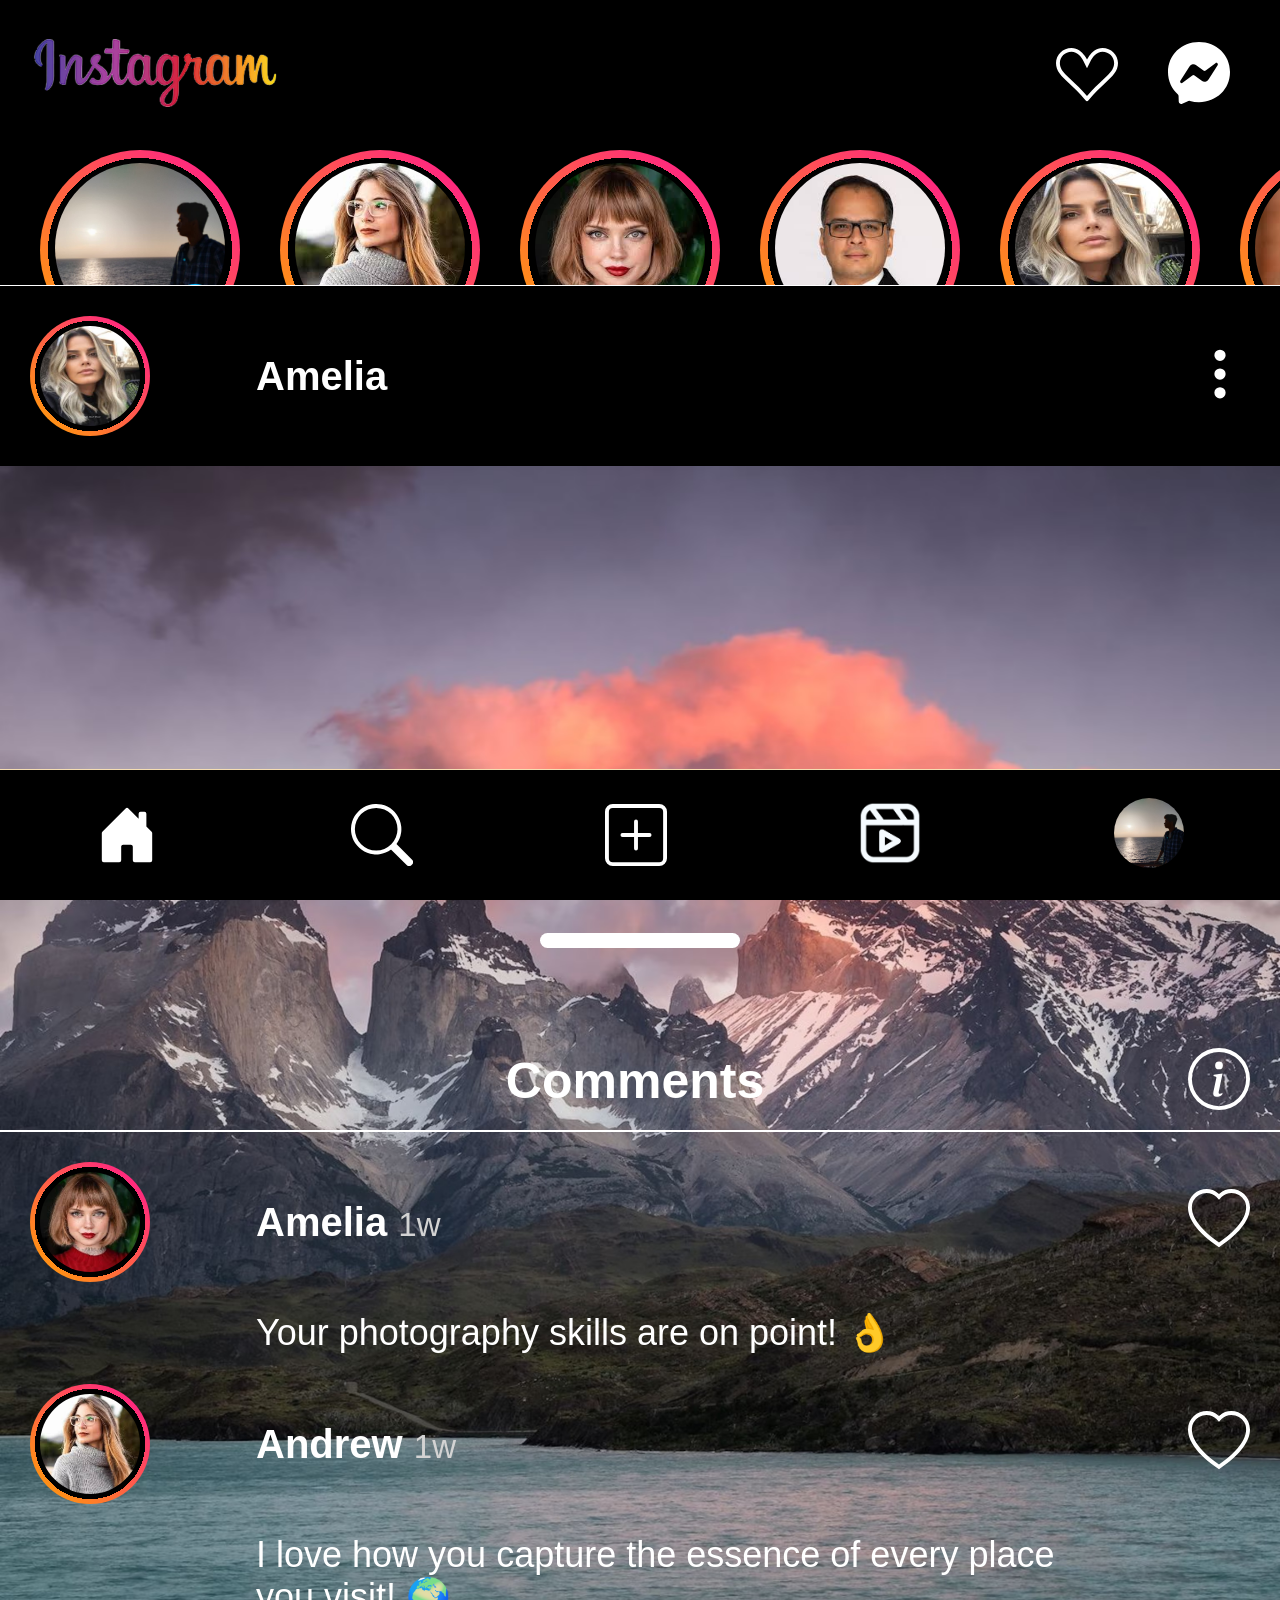
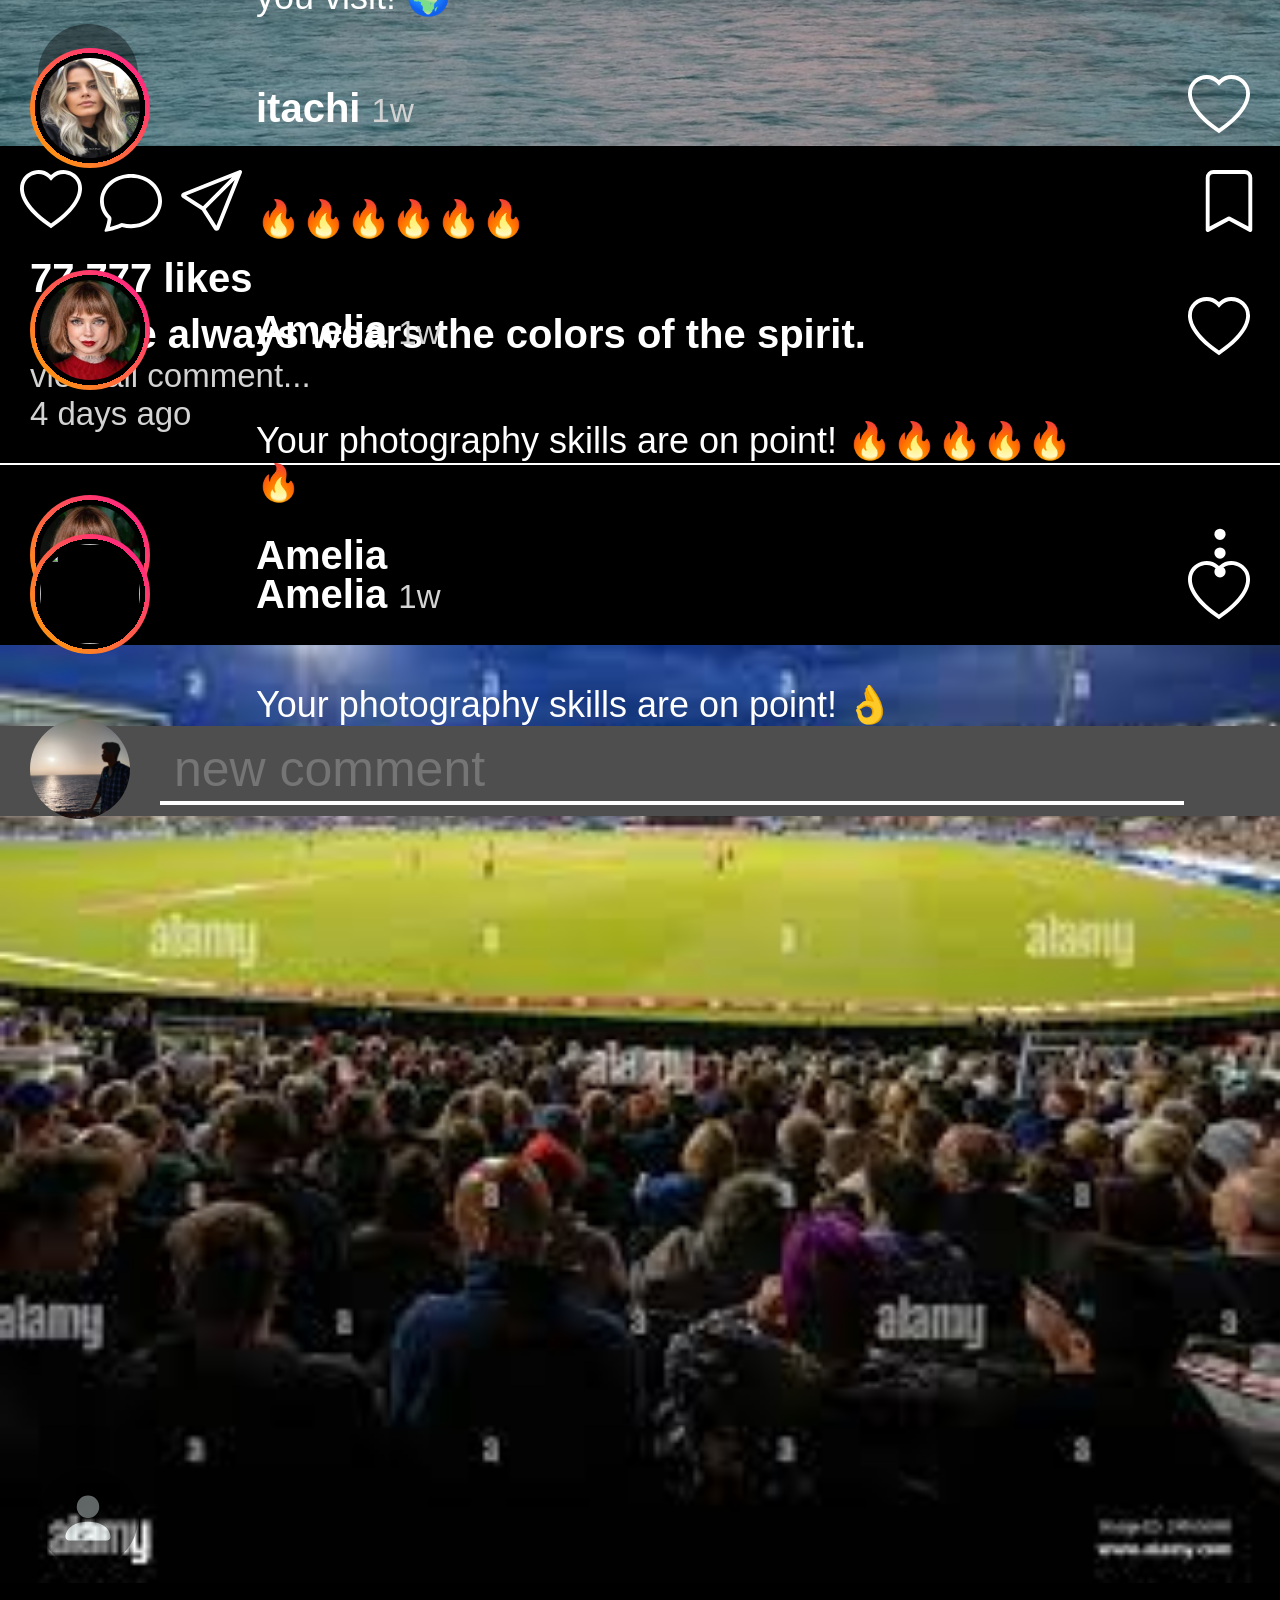
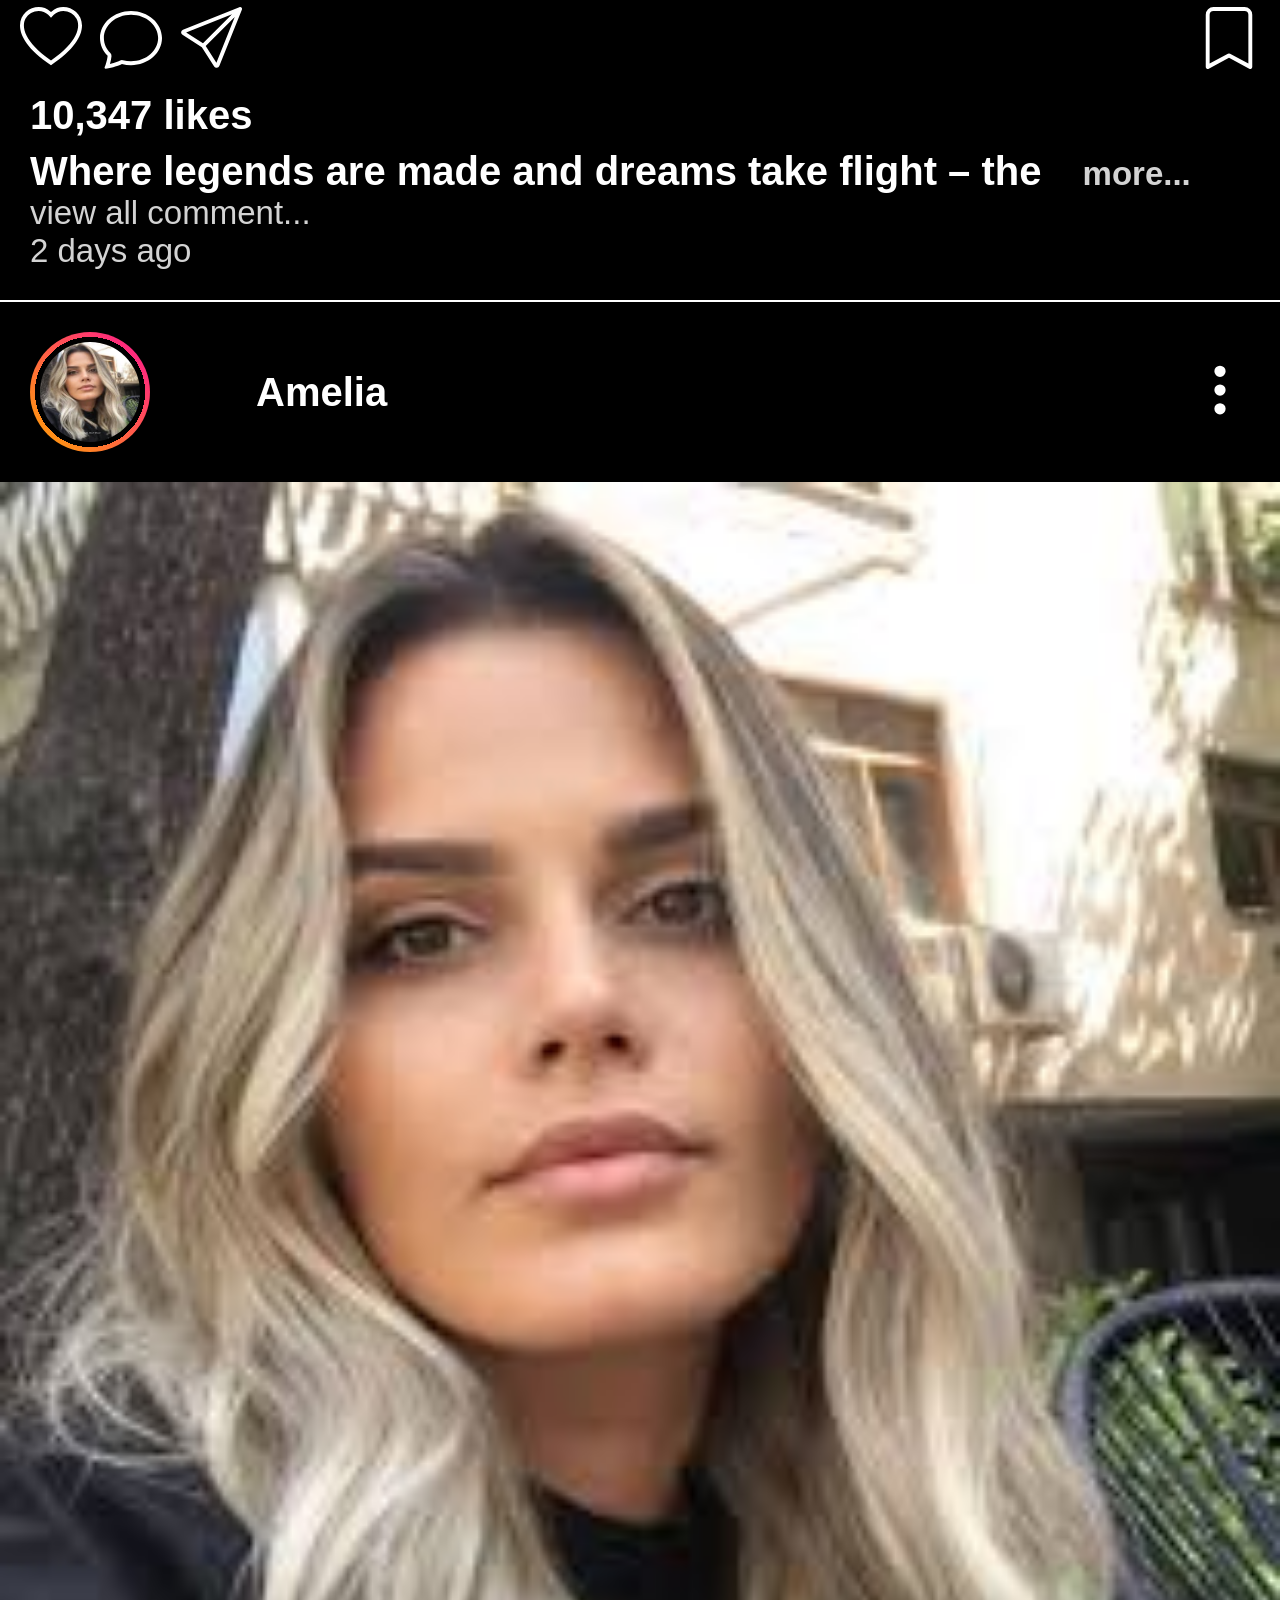
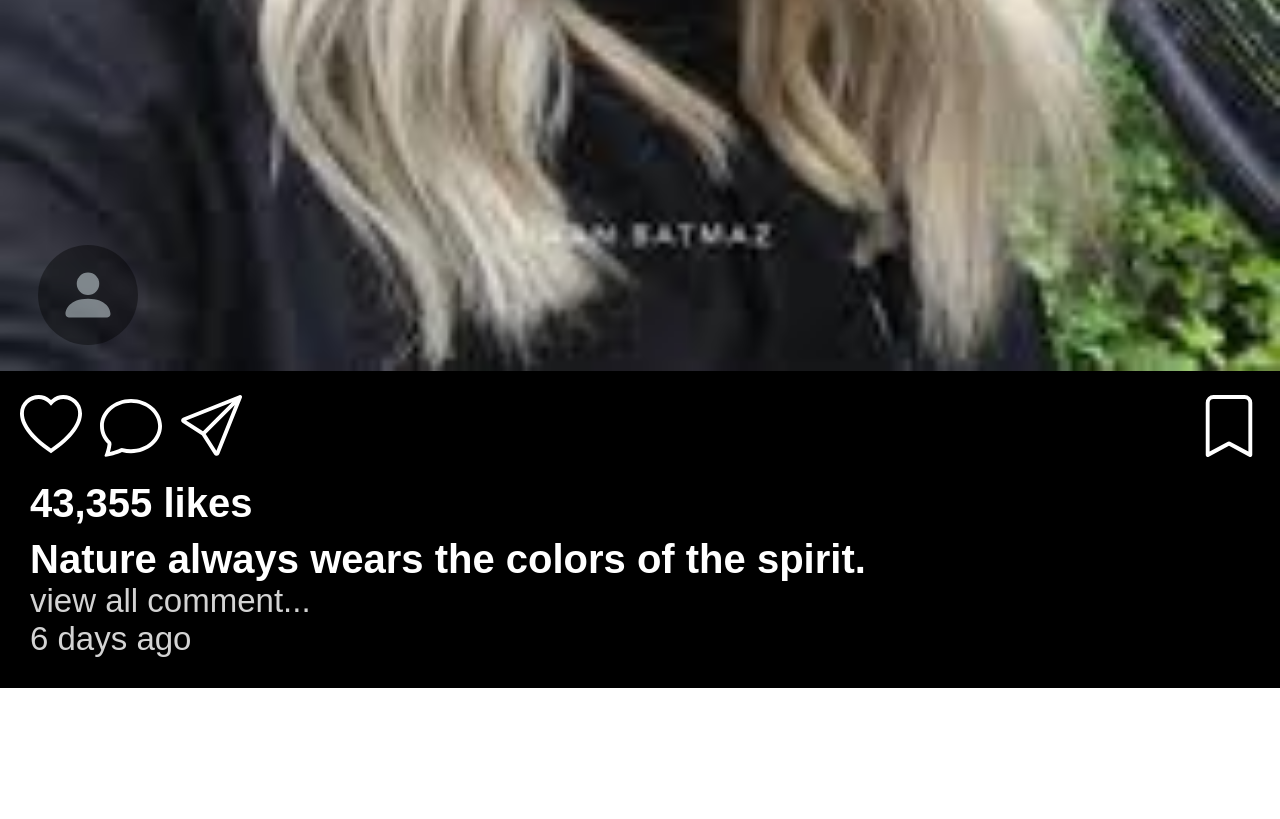
==== commit 72fb8100: "Keep original code, only file names changed" ====
--- a/index.html
+++ b/index.html
@@ -2,9 +2,7 @@
 <html>
 
 <head>
-    <meta charset="UTF-8">
-    <meta name="viewport" content="width=device-width, initial-scale=1.0">
-    <title>Instagram Clone</title>
+    <title>Instagram clone</title>
     <link rel="stylesheet" href="style.css">
     <link rel="stylesheet" href="https://cdn.jsdelivr.net/npm/bootstrap-icons@1.11.1/font/bootstrap-icons.css">
     <!-- @import url("https://cdn.jsdelivr.net/npm/bootstrap-icons@1.11.1/font/bootstrap-icons.css"); -->
